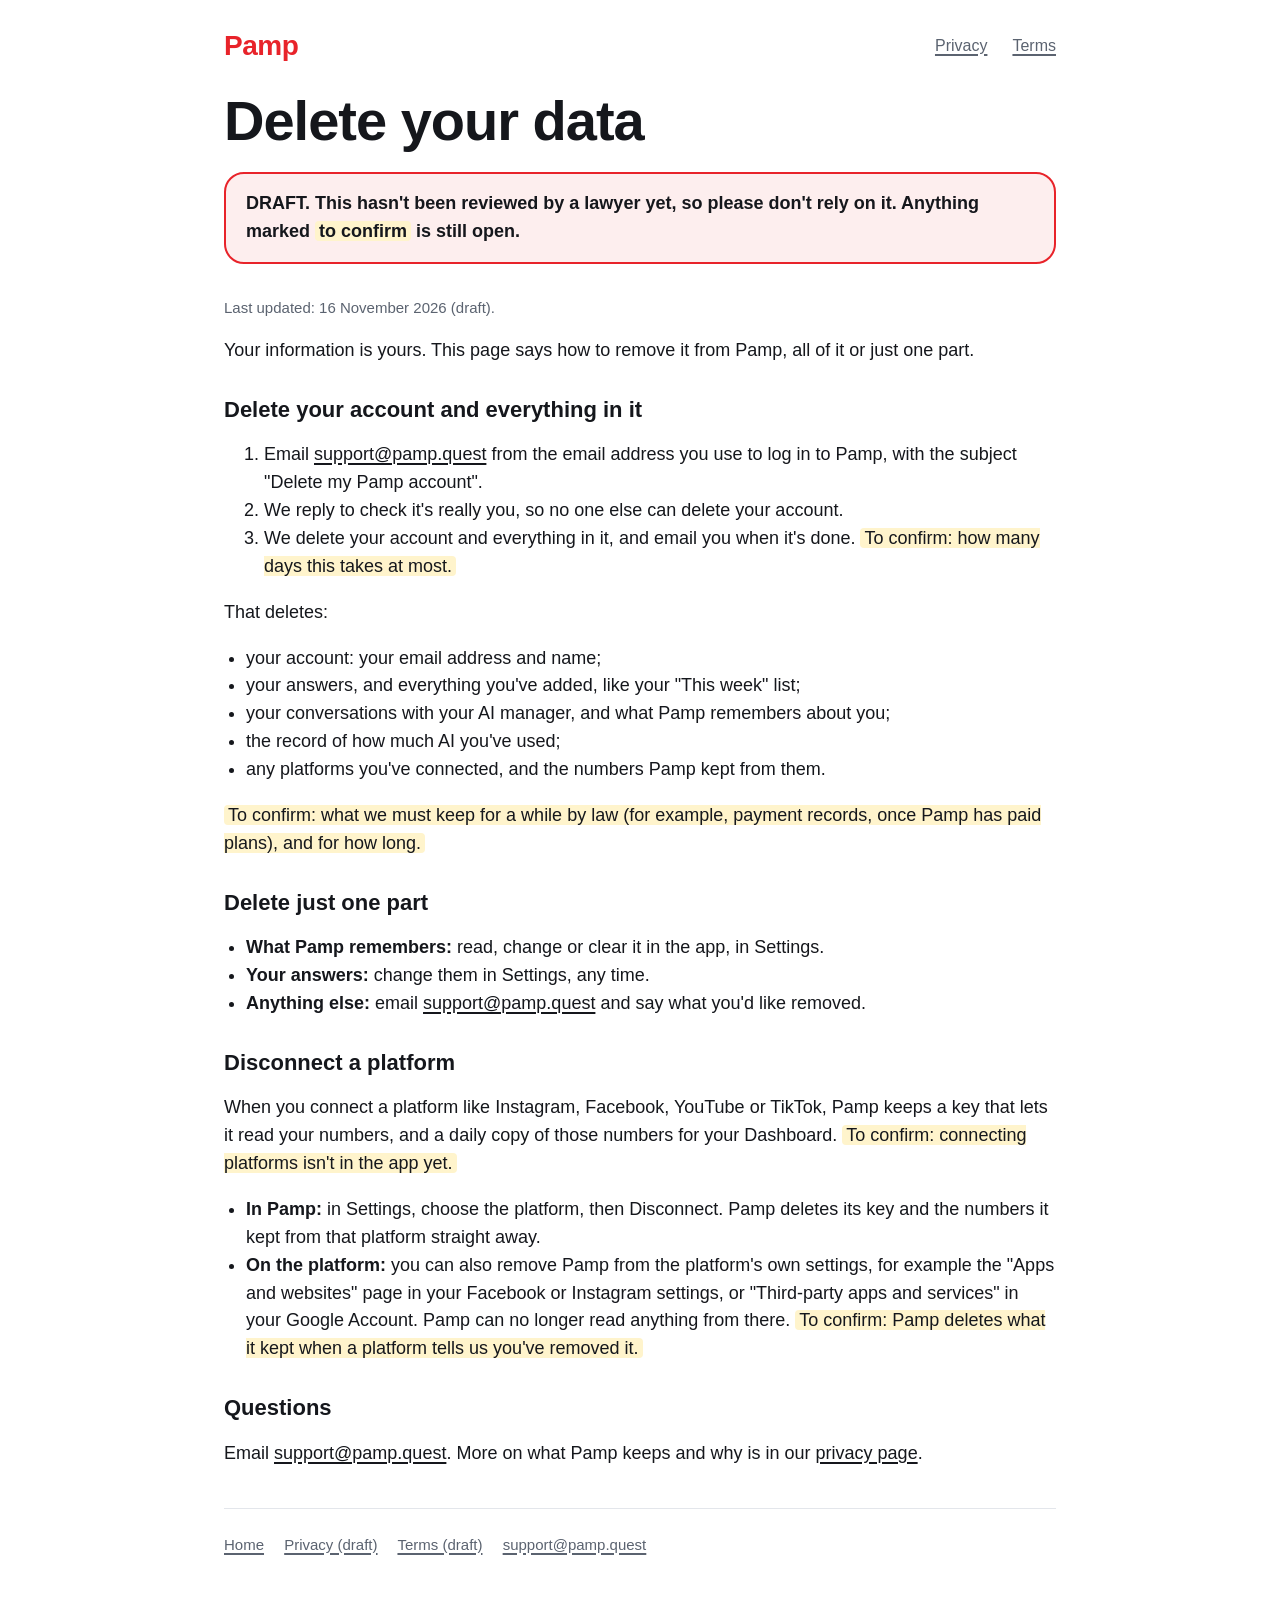
==== data-deletion.html @ 41ed9810 "Pamp's website: home, privacy and terms (drafts), data deletion, waitlist pages Co-Authored-By: Clau" ====
<!doctype html>
<html lang="en">
  <head>
    <meta charset="utf-8" />
    <meta name="viewport" content="width=device-width, initial-scale=1" />
    <meta name="robots" content="noindex" />
    <title>Delete your Pamp data (draft)</title>
    <link rel="stylesheet" href="styles.css" />
  </head>
  <body>
    <div class="wrap">
      <header class="site">
        <a class="wordmark" href="index.html" aria-label="Pamp, home">Pamp</a>
        <nav class="site" aria-label="Site">
          <a href="privacy.html">Privacy</a>
          <a href="terms.html">Terms</a>
        </nav>
      </header>

      <main class="legal">
        <h1>Delete your data</h1>
        <p class="draft" role="note">
          DRAFT. This hasn't been reviewed by a lawyer yet, so please don't rely on it. Anything
          marked <span class="tbc">to confirm</span> is still open.
        </p>
        <p class="small">Last updated: 16 November 2026 (draft).</p>

        <p>
          Your information is yours. This page says how to remove it from Pamp, all of it or just
          one part.
        </p>

        <h2 id="account">Delete your account and everything in it</h2>
        <ol>
          <li>
            Email
            <a href="mailto:support@pamp.quest?subject=Delete%20my%20Pamp%20account"
              >support@pamp.quest</a
            >
            from the email address you use to log in to Pamp, with the subject "Delete my Pamp
            account".
          </li>
          <li>We reply to check it's really you, so no one else can delete your account.</li>
          <li>
            We delete your account and everything in it, and email you when it's done.
            <span class="tbc">To confirm: how many days this takes at most.</span>
          </li>
        </ol>
        <p>That deletes:</p>
        <ul>
          <li>your account: your email address and name;</li>
          <li>your answers, and everything you've added, like your "This week" list;</li>
          <li>your conversations with your AI manager, and what Pamp remembers about you;</li>
          <li>the record of how much AI you've used;</li>
          <li>any platforms you've connected, and the numbers Pamp kept from them.</li>
        </ul>
        <p>
          <span class="tbc"
            >To confirm: what we must keep for a while by law (for example, payment records, once
            Pamp has paid plans), and for how long.</span
          >
        </p>

        <h2 id="parts">Delete just one part</h2>
        <ul>
          <li>
            <strong>What Pamp remembers:</strong> read, change or clear it in the app, in Settings.
          </li>
          <li><strong>Your answers:</strong> change them in Settings, any time.</li>
          <li>
            <strong>Anything else:</strong> email
            <a href="mailto:support@pamp.quest">support@pamp.quest</a> and say what you'd like
            removed.
          </li>
        </ul>

        <h2 id="platforms">Disconnect a platform</h2>
        <p>
          When you connect a platform like Instagram, Facebook, YouTube or TikTok, Pamp keeps a key
          that lets it read your numbers, and a daily copy of those numbers for your Dashboard.
          <span class="tbc">To confirm: connecting platforms isn't in the app yet.</span>
        </p>
        <ul>
          <li>
            <strong>In Pamp:</strong> in Settings, choose the platform, then Disconnect. Pamp
            deletes its key and the numbers it kept from that platform straight away.
          </li>
          <li>
            <strong>On the platform:</strong> you can also remove Pamp from the platform's own
            settings, for example the "Apps and websites" page in your Facebook or Instagram
            settings, or "Third-party apps and services" in your Google Account. Pamp can no longer
            read anything from there.
            <span class="tbc"
              >To confirm: Pamp deletes what it kept when a platform tells us you've removed
              it.</span
            >
          </li>
        </ul>

        <h2>Questions</h2>
        <p>
          Email <a href="mailto:support@pamp.quest">support@pamp.quest</a>. More on what Pamp keeps
          and why is in our <a href="privacy.html">privacy page</a>.
        </p>
      </main>

      <footer class="site">
        <a href="index.html">Home</a>
        <a href="privacy.html">Privacy (draft)</a>
        <a href="terms.html">Terms (draft)</a>
        <a href="mailto:support@pamp.quest">support@pamp.quest</a>
      </footer>
    </div>
  </body>
</html>
---- styles.css ----
/*
 * Pamp's public site. Plain CSS, no build step, no web fonts, no trackers.
 * Colours match the app (apps/mobile/src/lib/theme.ts). They are provisional
 * until the brand file arrives, like the app's.
 */

:root {
  --brand: #e8232a;
  --brand-soft: #fdeeee;
  --ink: #15171c;
  --muted: #5b6370;
  --surface: #f4f5f7;
  --border: #e3e6eb;
  --background: #ffffff;
  --radius: 20px;
}

* {
  box-sizing: border-box;
}

html {
  -webkit-text-size-adjust: 100%;
}

body {
  margin: 0;
  background: var(--background);
  color: var(--ink);
  font-family:
    -apple-system, BlinkMacSystemFont, "Segoe UI", Roboto, "Helvetica Neue", Arial, sans-serif;
  font-size: 18px;
  line-height: 1.55;
}

a {
  color: var(--ink);
  text-decoration-thickness: 2px;
  text-underline-offset: 3px;
}

a:hover {
  /* A shade darker than the brand red, for enough contrast on white. */
  color: #c41a20;
}

a:focus-visible {
  outline: 3px solid var(--brand);
  outline-offset: 3px;
  border-radius: 4px;
}

.wrap {
  max-width: 880px;
  margin: 0 auto;
  padding: 0 24px;
}

header.site {
  display: flex;
  align-items: center;
  justify-content: space-between;
  gap: 16px;
  padding: 24px 0;
}

.wordmark {
  color: var(--brand);
  font-size: 28px;
  font-weight: 800;
  text-decoration: none;
  letter-spacing: -0.5px;
}

nav.site a {
  margin-left: 20px;
  color: var(--muted);
  font-size: 16px;
}

.hero {
  padding: 48px 0 56px;
}

h1 {
  font-size: clamp(36px, 7vw, 56px);
  line-height: 1.08;
  letter-spacing: -1px;
  margin: 0 0 20px;
}

h2 {
  font-size: 28px;
  line-height: 1.2;
  margin: 0 0 16px;
}

h3 {
  font-size: 20px;
  margin: 0 0 8px;
}

.lead {
  font-size: 21px;
  color: var(--muted);
  max-width: 640px;
  margin: 0 0 32px;
}

.button {
  display: inline-block;
  background: var(--ink);
  color: #ffffff;
  padding: 16px 28px;
  border-radius: 999px;
  font-weight: 700;
  text-decoration: none;
}

.button:focus-visible {
  border-radius: 999px;
}

.button:hover {
  background: #3a322f;
  color: #ffffff;
}

.small {
  font-size: 15px;
  color: var(--muted);
}

section {
  padding: 40px 0;
}

.cards {
  display: grid;
  grid-template-columns: repeat(auto-fit, minmax(220px, 1fr));
  gap: 16px;
}

.card {
  background: var(--surface);
  border-radius: var(--radius);
  padding: 24px;
}

.card p {
  margin: 0;
  color: var(--muted);
}

.note {
  background: var(--brand-soft);
  border-radius: var(--radius);
  padding: 24px;
}

.draft {
  background: var(--brand-soft);
  border: 2px solid var(--brand);
  border-radius: var(--radius);
  padding: 16px 20px;
  margin: 8px 0 32px;
  font-weight: 600;
}

.tbc {
  background: #fff4cc;
  padding: 0 4px;
  border-radius: 4px;
}

.legal h2 {
  font-size: 22px;
  margin-top: 32px;
}

.legal ul {
  padding-left: 22px;
}

footer.site {
  border-top: 1px solid var(--border);
  margin-top: 40px;
  padding: 24px 0 48px;
  color: var(--muted);
  font-size: 15px;
}

footer.site a {
  color: var(--muted);
  margin-right: 16px;
}

/* The waitlist form: one field and the button, no scripts. */
.waitlist label {
  display: block;
  font-weight: 600;
  margin: 0 0 8px;
}

.waitlist-row {
  display: flex;
  flex-wrap: wrap;
  gap: 12px;
  align-items: center;
}

.waitlist input[type="email"] {
  flex: 1 1 240px;
  font: inherit;
  padding: 14px 16px;
  border: 1px solid var(--border);
  border-radius: 12px;
  background: #ffffff;
  color: var(--ink);
}

.waitlist button {
  border: 0;
  font: inherit;
  font-weight: 700;
  cursor: pointer;
}

/* Out of sight and out of reach for people; only bots fill it in. */
.trap {
  position: absolute;
  left: -10000px;
  width: 1px;
  height: 1px;
  overflow: hidden;
}
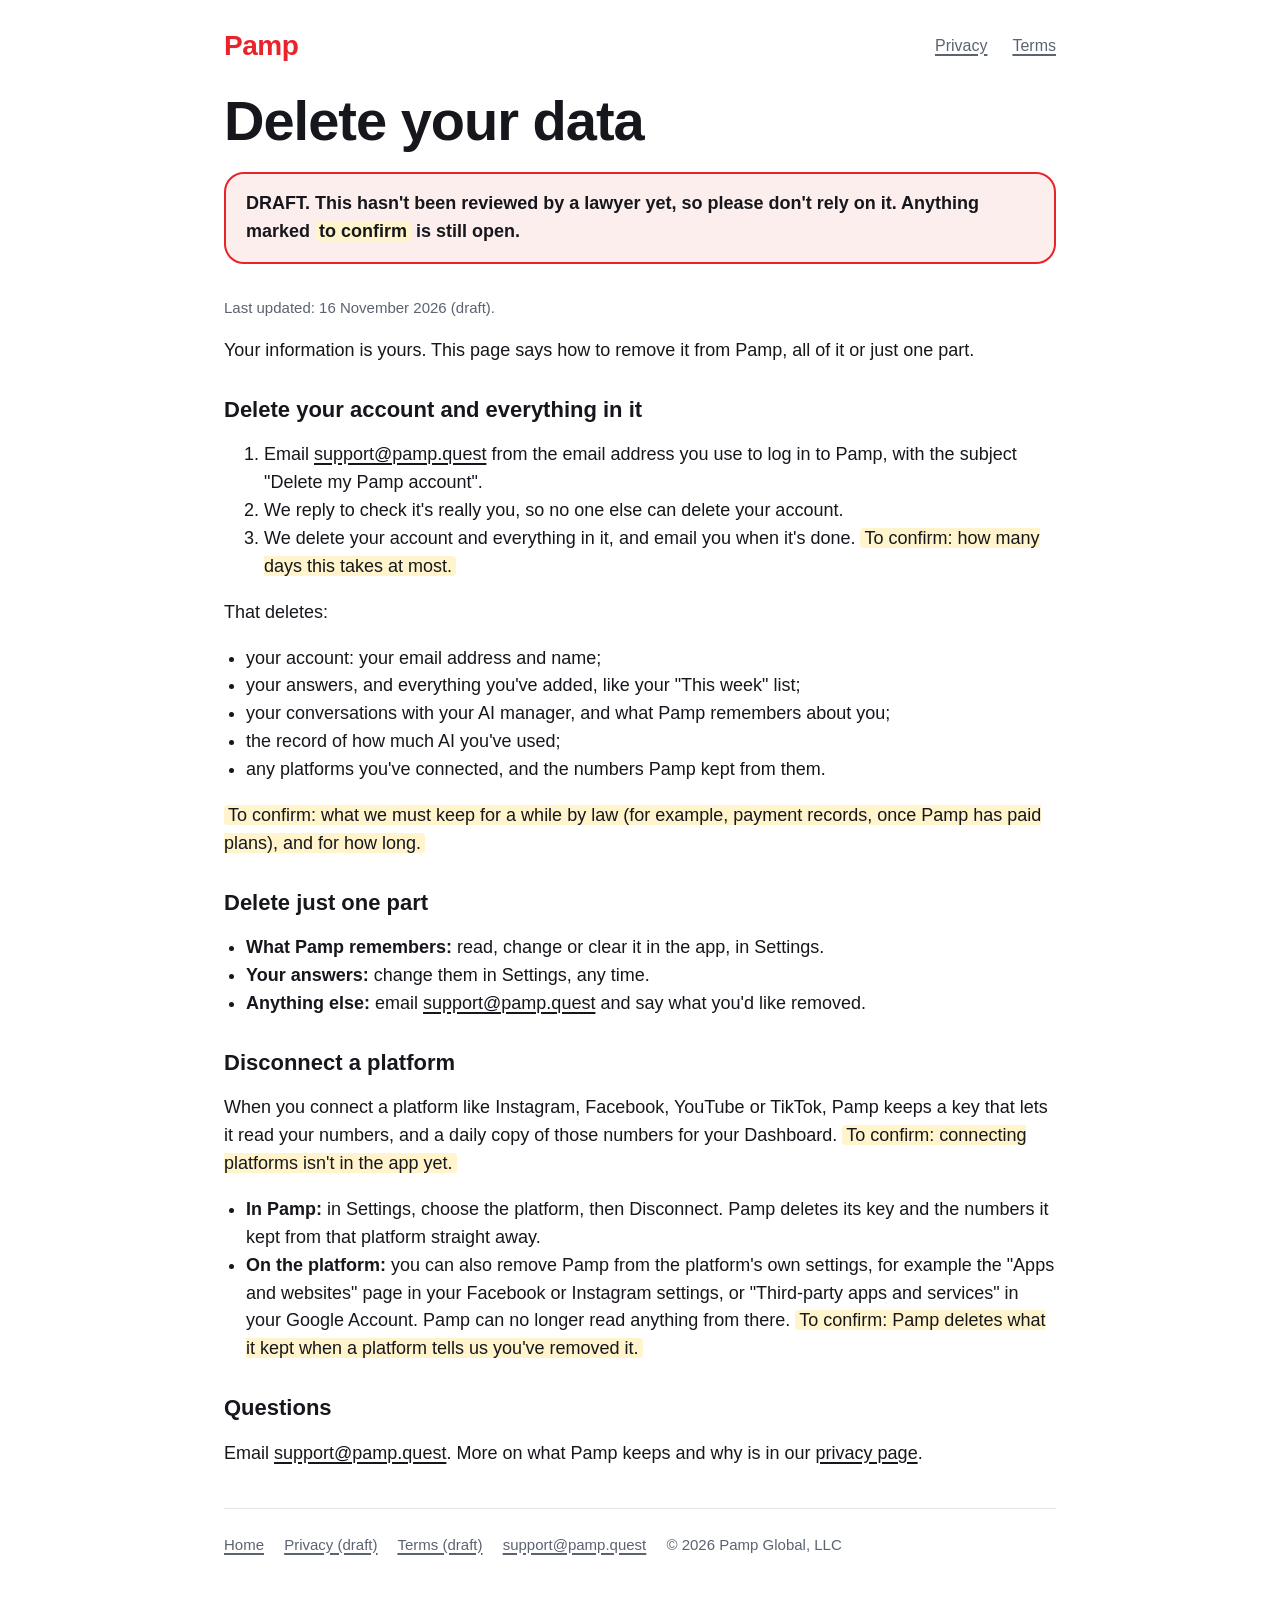
==== commit 3a743f90: "© 2026 Pamp Global, LLC on every page; the privacy page names the company Co-Authored-By: Claude Opu" ====
--- a/data-deletion.html
+++ b/data-deletion.html
@@ -109,6 +109,7 @@
         <a href="privacy.html">Privacy (draft)</a>
         <a href="terms.html">Terms (draft)</a>
         <a href="mailto:support@pamp.quest">support@pamp.quest</a>
+        <span>© 2026 Pamp Global, LLC</span>
       </footer>
     </div>
   </body>
--- a/styles.css
+++ b/styles.css
@@ -135,10 +135,18 @@
   padding: 40px 0;
 }
 
+/* One column on phones, two by two from tablets up: four cards, never one
+   left on its own. */
 .cards {
   display: grid;
-  grid-template-columns: repeat(auto-fit, minmax(220px, 1fr));
+  grid-template-columns: 1fr;
   gap: 16px;
+}
+
+@media (min-width: 600px) {
+  .cards {
+    grid-template-columns: repeat(2, 1fr);
+  }
 }
 
 .card {
